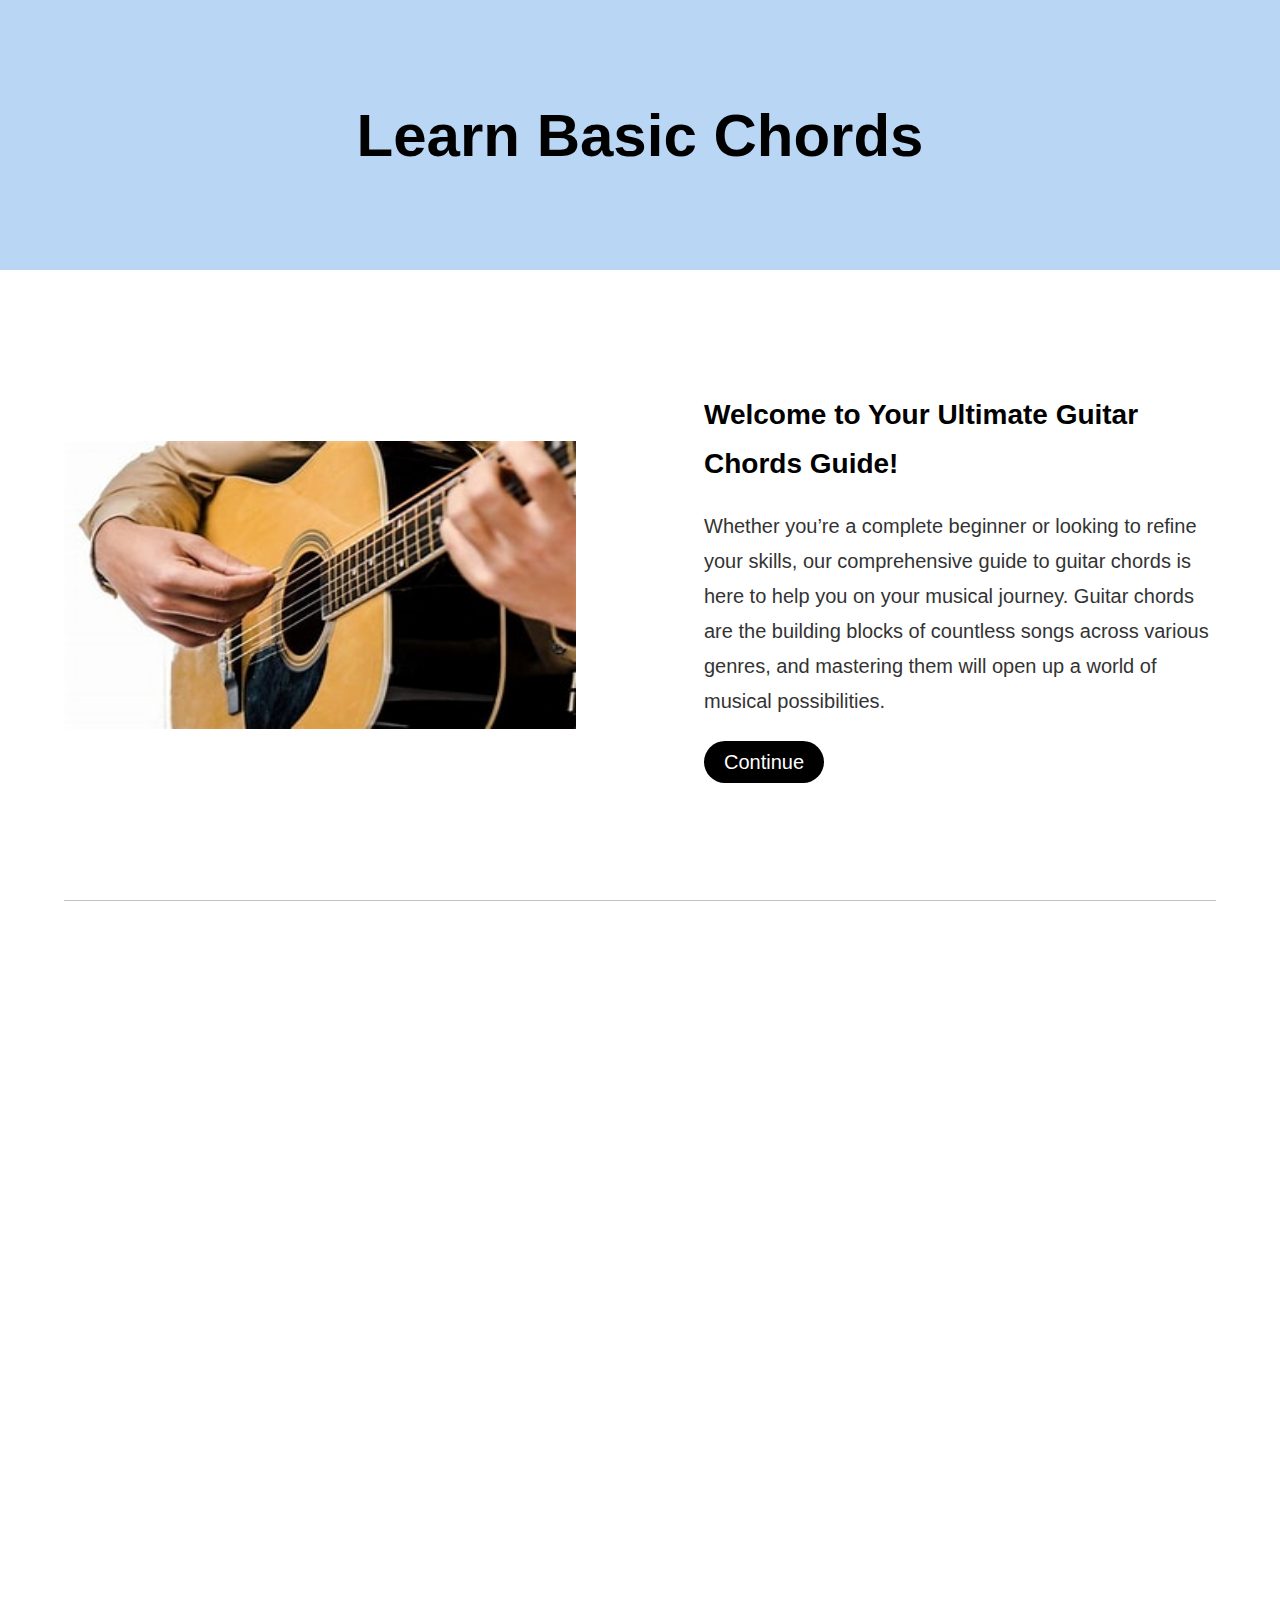
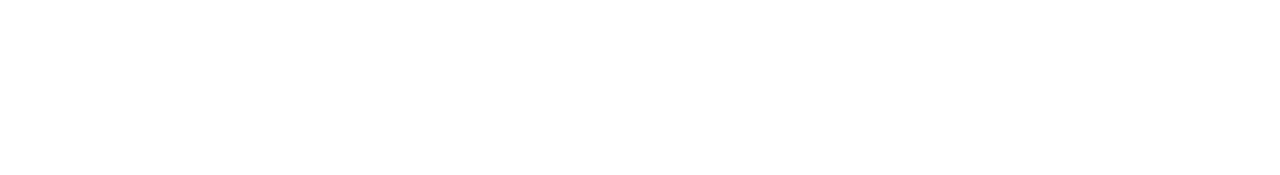
==== chord.html @ 6b3f41ae "Add files via upload" ====
<!DOCTYPE html>
<!DOCTYPE html>
<html>
<head>
	<title>Guitar Chords</title>
	<link rel="stylesheet" type="text/css" href="chord.css">
</head>
<body>
	<div class="header">
		<h1>Learn Basic Chords</h1>
	</div>
	<div class="hero">
		<img src="strum.png">
		<div class="hero-content">
			<h2>Welcome to Your Ultimate Guitar Chords Guide!</h2>
			<p>Whether you’re a complete beginner or looking to refine your skills, our comprehensive guide to guitar chords is here to help you on your musical journey. Guitar chords are the building blocks of countless songs across various genres, and mastering them will open up a world of musical possibilities.</p>
			<a href="#" id="continue">Continue</a>
		</div>
	</div>
	<!----------------------------------------------------------------------------------------------------------------->
	<div class="chords">
		
	</div>
</body>
</html>
---- chord.css ----
*{
	margin: 0;
	padding: 0;
	font-family: sans-serif;
}

.header{
	width: 100vw;
	height: 30vh;
	background: #BAD6F5;
	display: flex;
	align-items: center;
	justify-content: center;
}
.header h1{
	font-size: 60px;
}
.hero{
	width: 90vw;
	height: 70vh;
	display: flex;
	align-items: center;
	justify-content: center;
	margin: auto;
	gap:8em;
	border-bottom: 1px solid #9999;
}
.hero img{
	width: 40vw;
	aspect-ratio:16/9;
}
.hero-content{
	max-width: 40vw;
	line-height: 1.75;
}
.hero-content h2{
	font-size: 28px;
	margin-bottom: 4%
}
.hero-content p{
	font-size: 20px;
	color: #333;
	margin-bottom: 5%;
}
#continue{
	padding: 10px 20px;
	background: #000;
	border-radius: 30px;
	color: #fff;
	text-decoration: none;
	font-size: 20px;
	transition: .3s;
}
#continue:hover{
	opacity: .9;
}

/*-------------------------------------CHORDS------------------------------------------------*/

.chords{
	width: 100vw;
	height: 90vh;
	margin: auto;
	margin-top: 5%;
}
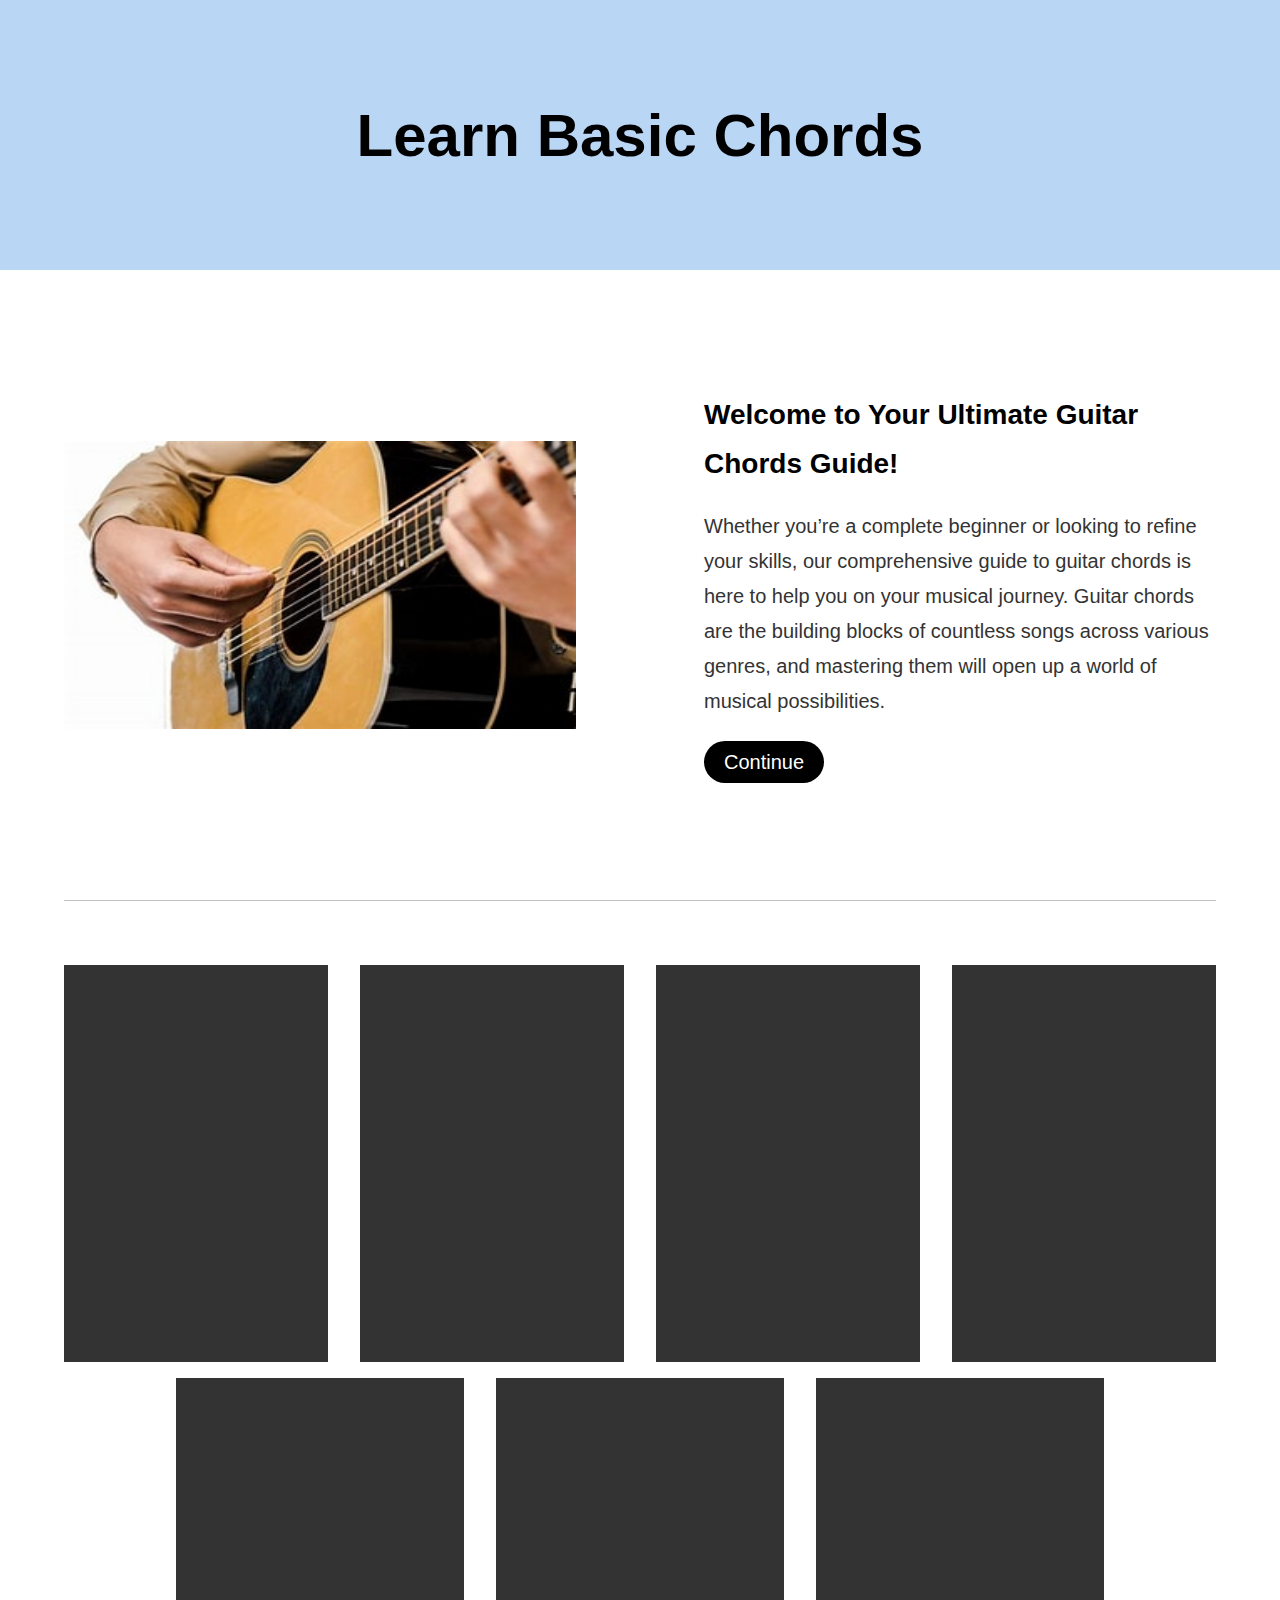
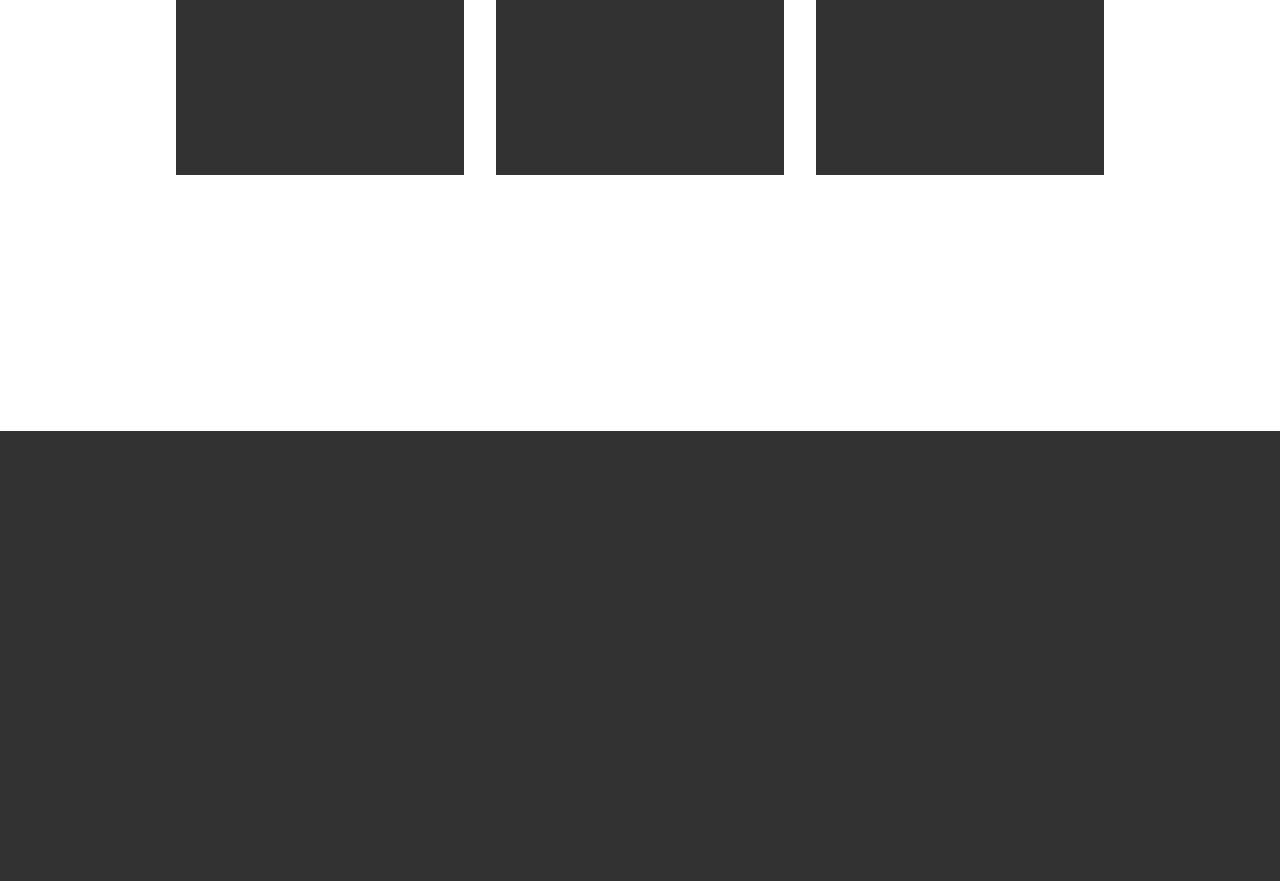
==== commit ac6bfb15: "Add files via upload" ====
--- a/chord.html
+++ b/chord.html
@@ -19,7 +19,35 @@
 	</div>
 	<!----------------------------------------------------------------------------------------------------------------->
 	<div class="chords">
+		<div class="chord-groups">
+			<div class="chord-container">
+				
+			</div>
+			<div class="chord-container">
+				
+			</div>
+			<div class="chord-container">
+				
+			</div>
+			<div class="chord-container">
+				
+			</div>
+		</div>
+		<div class="chord-groups">
+			<div class="chord-container">
+				
+			</div>
+			<div class="chord-container">
+				
+			</div>
+			<div class="chord-container">
+				
+			</div>
+		</div>
+	</div>
+<!----------------------------------------------FOOTER--------------------------------------------------------->
+	<footer>
 		
-	</div>
+	</footer>
 </body>
 </html>--- a/chord.css
+++ b/chord.css
@@ -58,8 +58,37 @@
 /*-------------------------------------CHORDS------------------------------------------------*/
 
 .chords{
-	width: 100vw;
+	width: 90vw;
 	height: 90vh;
 	margin: auto;
 	margin-top: 5%;
+	display: flex;
+	flex-direction: column;
+	gap:1em;
+}
+.chord-groups{
+	width: 100%;
+	height: 45vh;
+	display: flex;
+	justify-content: center;
+	gap:2em;
+}
+.chord-groups .chord-container{
+	width: 25%;
+	height: 100%;
+	background: #333;
+
+}
+
+
+
+
+
+
+/*----------------------------------------FOOTER------------------------------------------------*/
+footer{
+	width: 100vw;
+	height: 50vh;
+	background: #333;
+	margin-top: 20%;
 }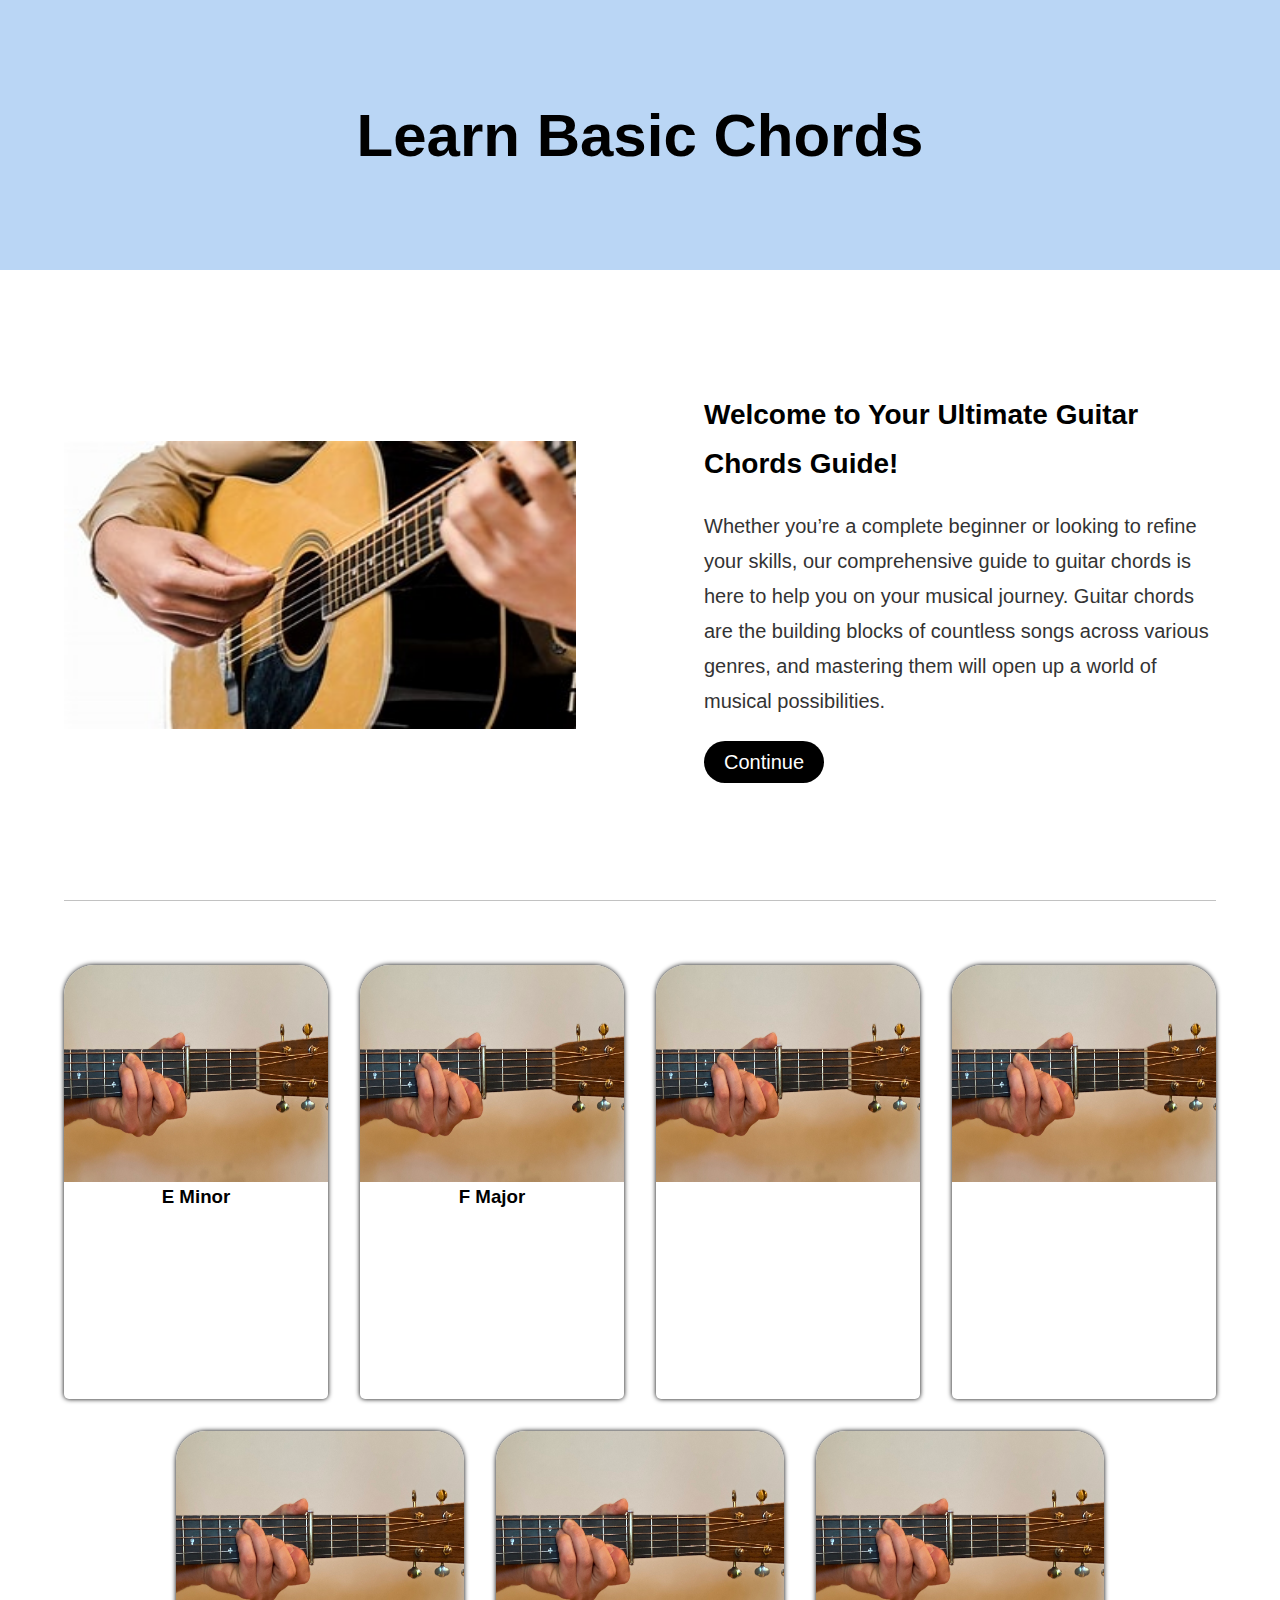
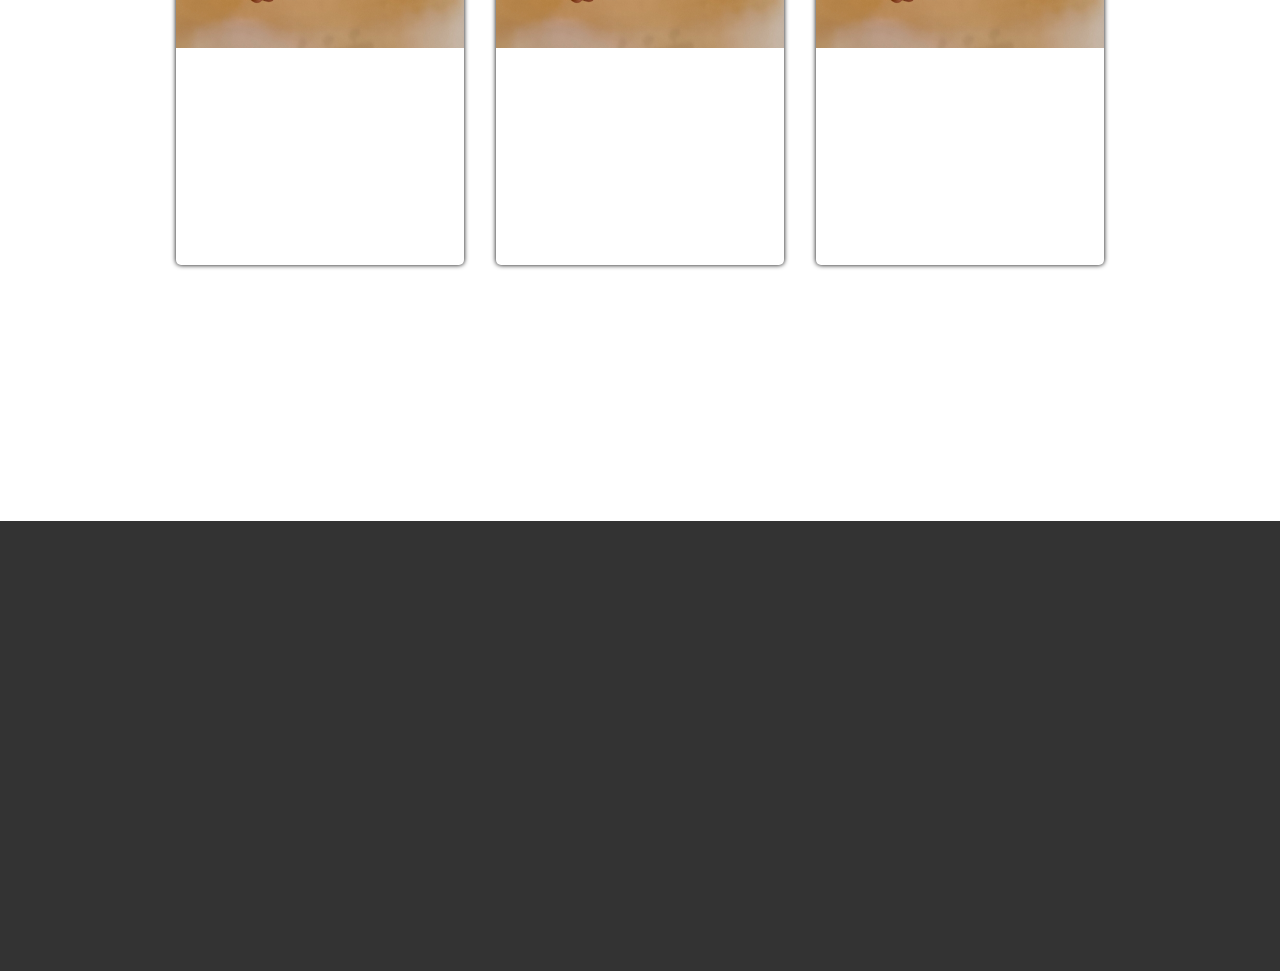
==== commit 0b7dd89a: "Add files via upload" ====
--- a/chord.html
+++ b/chord.html
@@ -21,27 +21,30 @@
 	<div class="chords">
 		<div class="chord-groups">
 			<div class="chord-container">
-				
+				<img src="f.jpg">
+				<h3>E Minor</h3>
 			</div>
 			<div class="chord-container">
-				
+				<img src="f.jpg">
+				<h3>F Major</h3>
+
 			</div>
 			<div class="chord-container">
-				
+				<img src="f.jpg">
 			</div>
 			<div class="chord-container">
-				
+				<img src="f.jpg">
 			</div>
 		</div>
 		<div class="chord-groups">
 			<div class="chord-container">
-				
+				<img src="f.jpg">
 			</div>
 			<div class="chord-container">
-				
+				<img src="f.jpg">
 			</div>
 			<div class="chord-container">
-				
+				<img src="f.jpg">
 			</div>
 		</div>
 	</div>
--- a/chord.css
+++ b/chord.css
@@ -59,16 +59,16 @@
 
 .chords{
 	width: 90vw;
-	height: 90vh;
+	height: 100vh;
 	margin: auto;
 	margin-top: 5%;
 	display: flex;
 	flex-direction: column;
-	gap:1em;
+	gap:2em;
 }
 .chord-groups{
 	width: 100%;
-	height: 45vh;
+	height: 60vh;
 	display: flex;
 	justify-content: center;
 	gap:2em;
@@ -76,10 +76,19 @@
 .chord-groups .chord-container{
 	width: 25%;
 	height: 100%;
-	background: #333;
-
+	background: #fff;
+	border-radius: 5px;
+	border-top-right-radius: 30px;
+	border-top-left-radius: 30px;
+	box-shadow: 0 0 5px black;
+	text-align: center;
 }
-
+.chord-groups .chord-container img{
+	width: 100%;
+	height: 50%;
+	border-top-right-radius: 30px;
+	border-top-left-radius: 30px;
+}
 
 
 
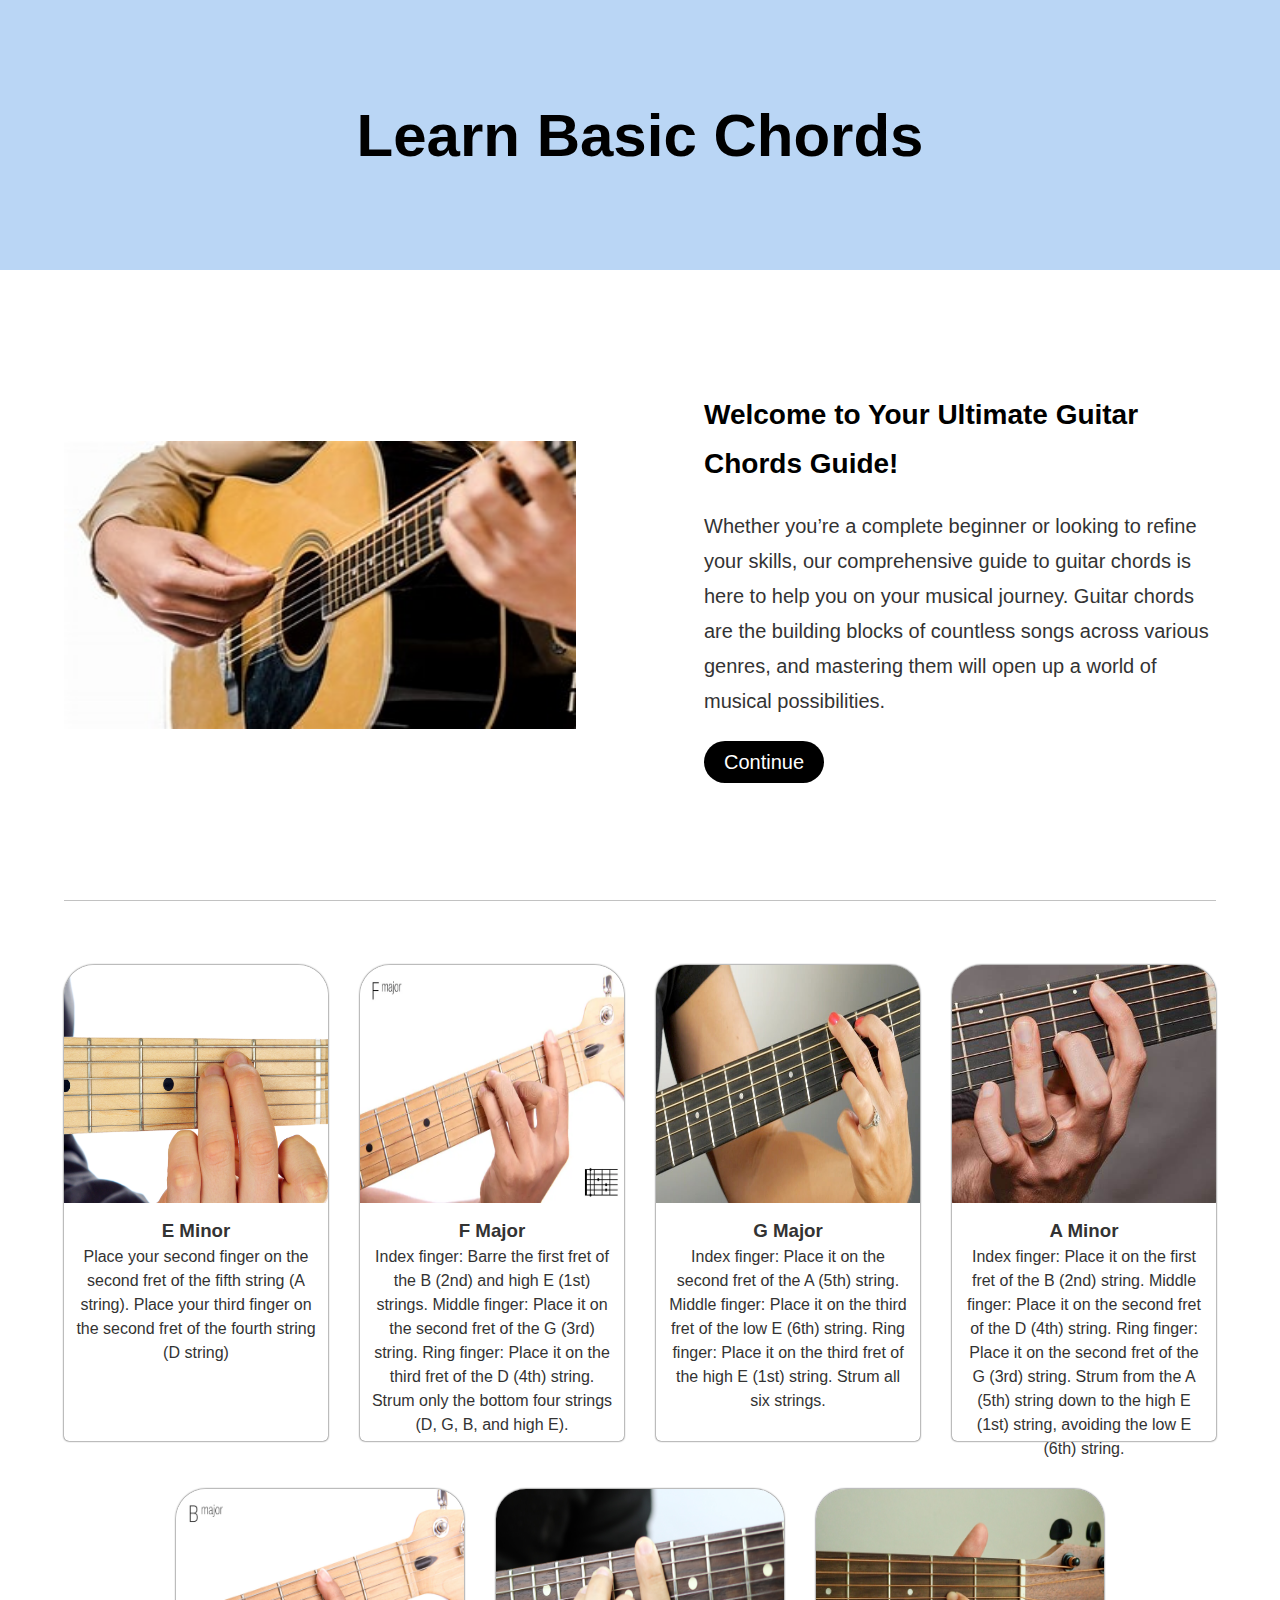
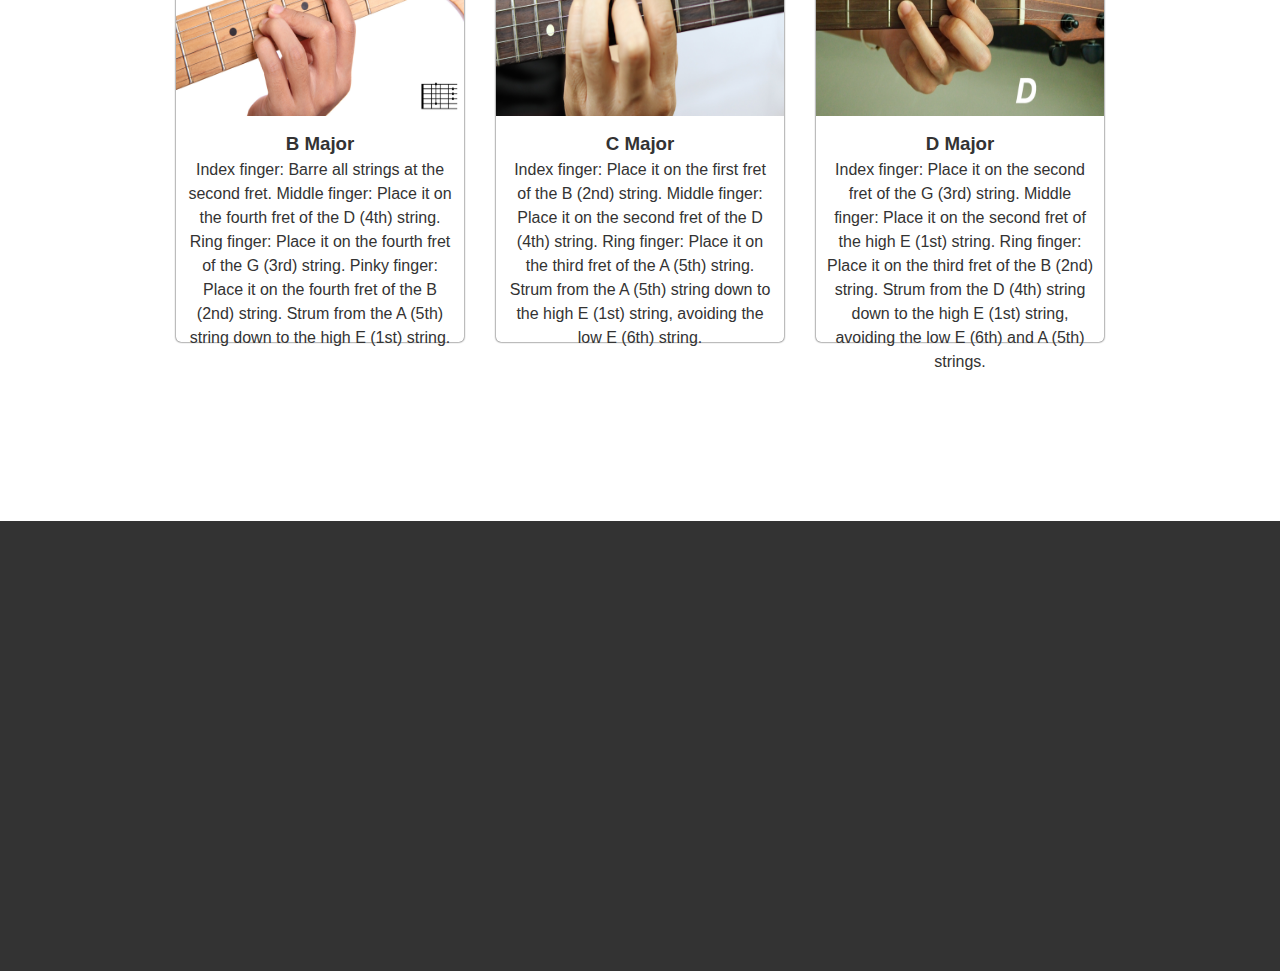
==== commit f88e7ad1: "Add files via upload" ====
--- a/chord.html
+++ b/chord.html
@@ -14,37 +14,89 @@
 		<div class="hero-content">
 			<h2>Welcome to Your Ultimate Guitar Chords Guide!</h2>
 			<p>Whether you’re a complete beginner or looking to refine your skills, our comprehensive guide to guitar chords is here to help you on your musical journey. Guitar chords are the building blocks of countless songs across various genres, and mastering them will open up a world of musical possibilities.</p>
-			<a href="#" id="continue">Continue</a>
+			<a href="#chord-section" id="continue">Continue</a>
 		</div>
 	</div>
 	<!----------------------------------------------------------------------------------------------------------------->
-	<div class="chords">
+	<div class="chords" id="chord-section">
 		<div class="chord-groups">
 			<div class="chord-container">
-				<img src="f.jpg">
-				<h3>E Minor</h3>
+				<img src="e.png">
+					<div class="chord-text">
+						<h3>E Minor</h3>
+						<p>Place your second finger on the second fret of the fifth string (A string).
+						Place your third finger on the second fret of the fourth string (D string)</p>
+					</div>
 			</div>
 			<div class="chord-container">
 				<img src="f.jpg">
-				<h3>F Major</h3>
-
+					<div class="chord-text">
+						<h3>F Major</h3>
+						<p>Index finger: Barre the first fret of the B (2nd) and high E (1st) strings.
+							Middle finger: Place it on the second fret of the G (3rd) string.
+							Ring finger: Place it on the third fret of the D (4th) string.
+							Strum only the bottom four strings (D, G, B, and high E).</p>
+					</div>
 			</div>
+<!-------------------------------------F--------------------------------------------------------->
 			<div class="chord-container">
-				<img src="f.jpg">
+				<img src="g.png">
+				<div class="chord-text">
+						<h3>G Major</h3>
+						<p>Index finger: Place it on the second fret of the A (5th) string.
+Middle finger: Place it on the third fret of the low E (6th) string.
+Ring finger: Place it on the third fret of the high E (1st) string.
+Strum all six strings.</p>
+					</div>
 			</div>
+<!-------------------------------------A--------------------------------------------------------->
 			<div class="chord-container">
-				<img src="f.jpg">
+				<img src="a.png">
+				<div class="chord-text">
+						<h3>A Minor</h3>
+						<p>Index finger: Place it on the first fret of the B (2nd) string.
+Middle finger: Place it on the second fret of the D (4th) string.
+Ring finger: Place it on the second fret of the G (3rd) string.
+Strum from the A (5th) string down to the high E (1st) string, avoiding the low E (6th) string.</p>
+					</div>
 			</div>
 		</div>
+<!-------------------------------------B-------------------------------------------------------->
 		<div class="chord-groups">
 			<div class="chord-container">
-				<img src="f.jpg">
+				<img src="b.png">
+				<div class="chord-text">
+						<h3>B Major</h3>
+						<p>Index finger: Barre all strings at the second fret.
+Middle finger: Place it on the fourth fret of the D (4th) string.
+Ring finger: Place it on the fourth fret of the G (3rd) string.
+Pinky finger: Place it on the fourth fret of the B (2nd) string.
+Strum from the A (5th) string down to the high E (1st) string.</p>
+					</div>
 			</div>
+<!-------------------------------------C--------------------------------------------------------->
+
 			<div class="chord-container">
-				<img src="f.jpg">
+				<img src="c.pnj.jpg">
+				<div class="chord-text">
+						<h3>C Major</h3>
+						<p>Index finger: Place it on the first fret of the B (2nd) string.
+Middle finger: Place it on the second fret of the D (4th) string.
+Ring finger: Place it on the third fret of the A (5th) string.
+Strum from the A (5th) string down to the high E (1st) string, avoiding the low E (6th) string.</p>
+					</div>
 			</div>
+<!-------------------------------------D--------------------------------------------------------->
+
 			<div class="chord-container">
-				<img src="f.jpg">
+				<img src="d.png">
+				<div class="chord-text">
+						<h3>D Major</h3>
+						<p>Index finger: Place it on the second fret of the G (3rd) string.
+Middle finger: Place it on the second fret of the high E (1st) string.
+Ring finger: Place it on the third fret of the B (2nd) string.
+Strum from the D (4th) string down to the high E (1st) string, avoiding the low E (6th) and A (5th) strings.</p>
+					</div>
 			</div>
 		</div>
 	</div>
--- a/chord.css
+++ b/chord.css
@@ -4,6 +4,10 @@
 	font-family: sans-serif;
 }
 
+html{
+	scroll-behavior: smooth;
+	scroll-padding:15vh;
+}
 .header{
 	width: 100vw;
 	height: 30vh;
@@ -64,7 +68,7 @@
 	margin-top: 5%;
 	display: flex;
 	flex-direction: column;
-	gap:2em;
+	gap:3em;
 }
 .chord-groups{
 	width: 100%;
@@ -80,8 +84,10 @@
 	border-radius: 5px;
 	border-top-right-radius: 30px;
 	border-top-left-radius: 30px;
-	box-shadow: 0 0 5px black;
+	box-shadow: 0 0 2px black;
 	text-align: center;
+	transition: .3s;
+	cursor: pointer;
 }
 .chord-groups .chord-container img{
 	width: 100%;
@@ -89,9 +95,15 @@
 	border-top-right-radius: 30px;
 	border-top-left-radius: 30px;
 }
+.chord-container .chord-text{
+	padding: 10px;
+	line-height: 1.5;
+	color: #333;
+}
 
-
-
+.chord-container:hover{
+	transform: translateY(-20px);
+}
 
 
 /*----------------------------------------FOOTER------------------------------------------------*/
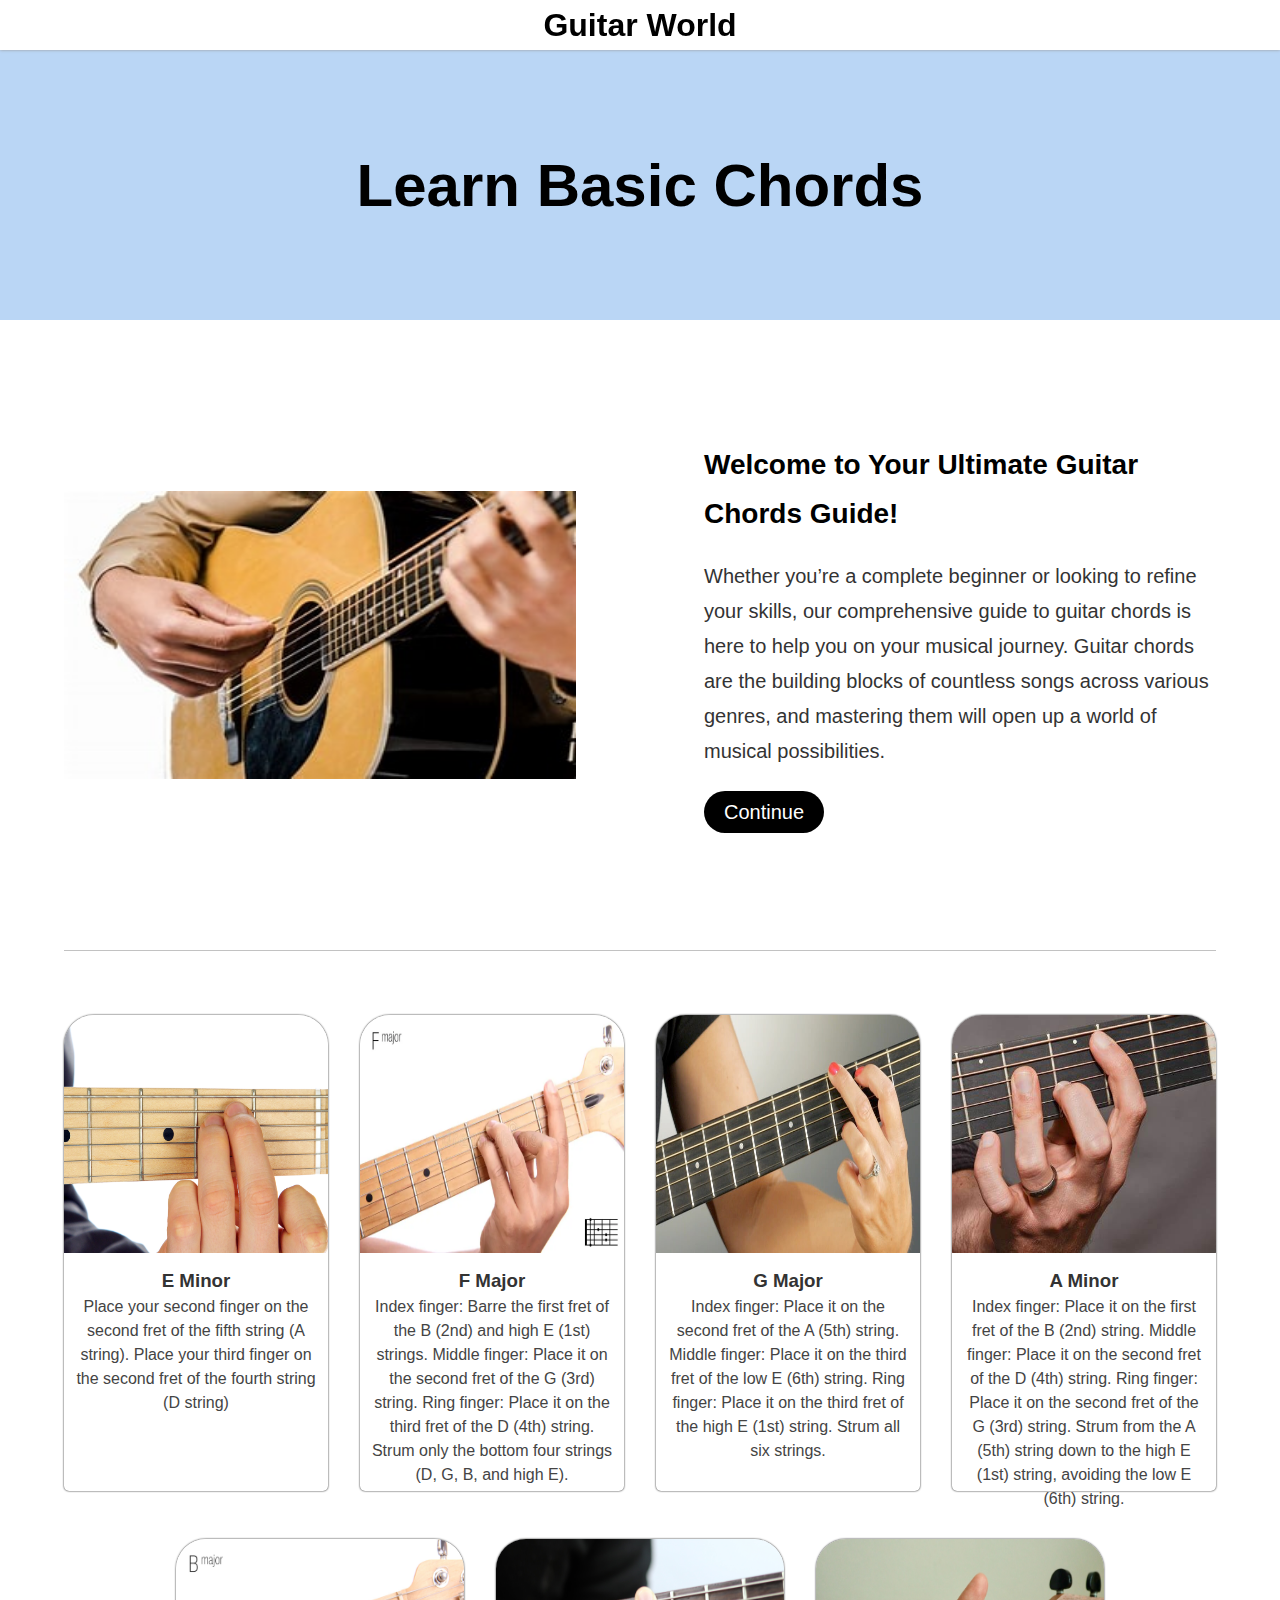
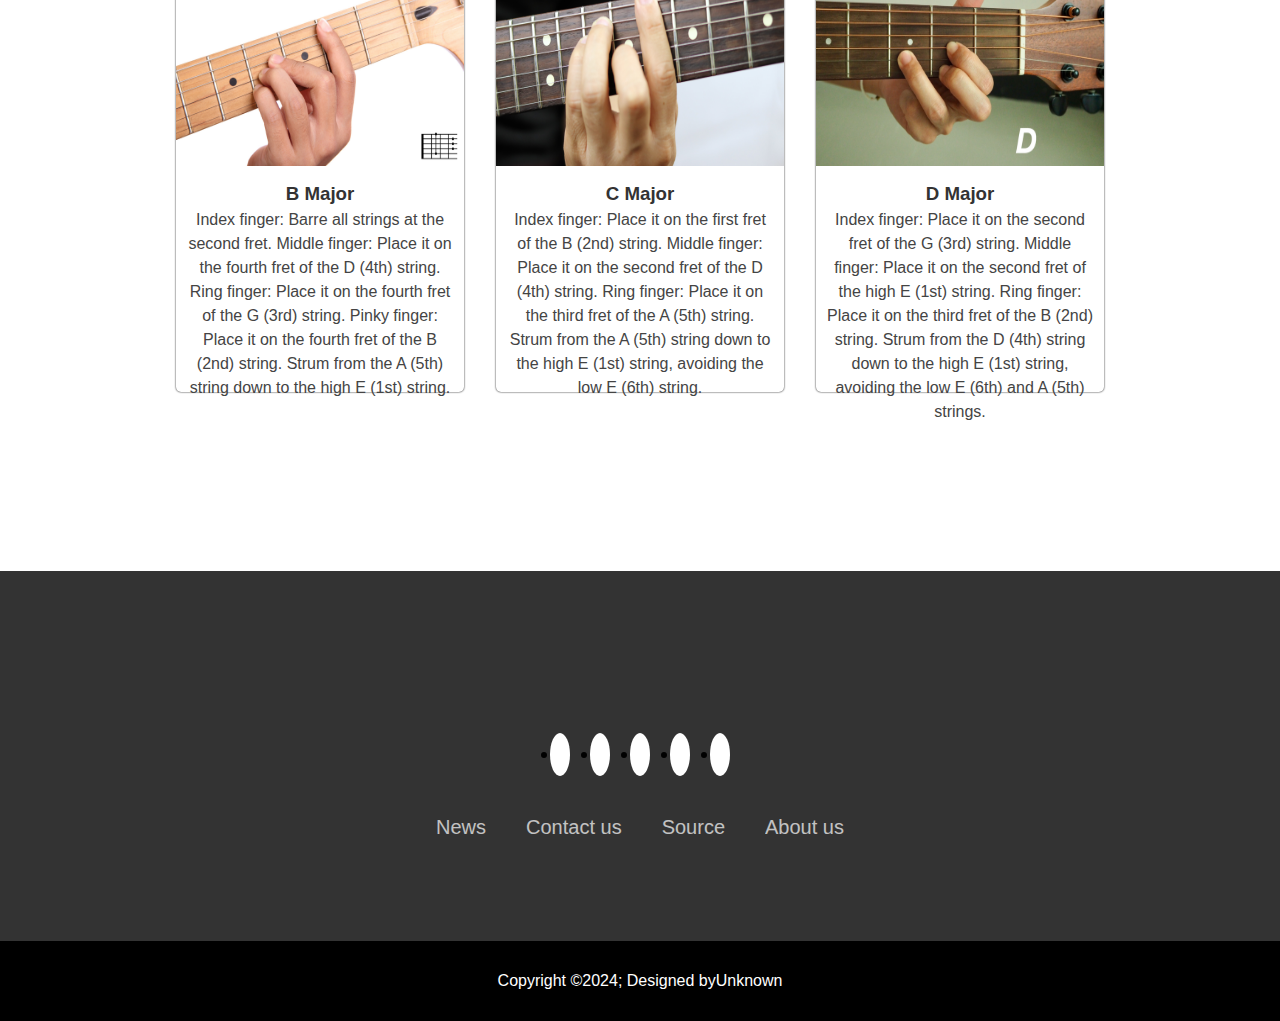
==== commit 7769f8e5: "Add files via upload" ====
--- a/chord.html
+++ b/chord.html
@@ -4,8 +4,12 @@
 <head>
 	<title>Guitar Chords</title>
 	<link rel="stylesheet" type="text/css" href="chord.css">
+	 <link rel="stylesheet" href="https://cdnjs.cloudflare.com/ajax/libs/font-awesome/6.6.0/css/all.min.css" integrity="sha512-Kc323vGBEqzTmouAECnVceyQqyqdsSiqLQISBL29aUW4U/M7pSPA/gEUZQqv1cwx4OnYxTxve5UMg5GT6L4JJg==" crossorigin="anonymous" referrerpolicy="no-referrer" />
 </head>
 <body>
+	<div class="top">
+		<h1>Guitar World</h1>
+	</div>
 	<div class="header">
 		<h1>Learn Basic Chords</h1>
 	</div>
@@ -101,8 +105,26 @@
 		</div>
 	</div>
 <!----------------------------------------------FOOTER--------------------------------------------------------->
-	<footer>
-		
-	</footer>
+	  <footer>
+        <div class="footer-social-icons">
+                <a href=""><li class="fa-brands fa-facebook"></li></a>
+                <a href=""><li class="fa-brands fa-twitter"></li></a>
+                <a href=""><li class="fa-brands fa-instagram"></li></a>
+                <a href=""><li class="fa-brands fa-google"></li></a>
+                <a href=""><li class="fa-brands fa-discord"></li></a>
+        </div>
+        <div class="footernav">
+            <ul>
+            <li><a href="#">News</a></li>
+            <li><a href="#">Contact us</a></li>
+            <li><a href="#">Source</a></li>
+            <li><a href="#">About us</a></li>
+            </ul>
+        </div>
+        <div class="footerbtn">
+            <p style="color:white;">Copyright &copy;2024; Designed by<span>Unknown</span></p>
+        </div>
+    </footer>
+  
 </body>
 </html>--- a/chord.css
+++ b/chord.css
@@ -8,12 +8,25 @@
 	scroll-behavior: smooth;
 	scroll-padding:15vh;
 }
+.top{
+	width: 100vw;
+	height: 50px;
+	background: #fff;
+	box-shadow: 0 0 3px #999;
+	display: flex;
+	align-items: center;
+	justify-content: center;
+	position: fixed;
+	top: 0;
+	z-index: 999;
+}
 .header{
 	width: 100vw;
 	height: 30vh;
 	background: #BAD6F5;
 	display: flex;
 	align-items: center;
+	margin-top: 50px;
 	justify-content: center;
 }
 .header h1{
@@ -101,6 +114,11 @@
 	color: #333;
 }
 
+.chord-text p{
+	text-align: center;
+	color: #444;
+}
+
 .chord-container:hover{
 	transform: translateY(-20px);
 }
@@ -112,4 +130,65 @@
 	height: 50vh;
 	background: #333;
 	margin-top: 20%;
-}+	display: flex;
+    flex-direction: column;
+    align-items: center;
+    justify-content: center;
+    position: relative;
+}
+.footer-social-icons{
+    display: flex;
+    align-items: center;
+    justify-content: center;
+}
+.footer-social-icons a{
+    text-decoration: none;
+    padding: 10px;
+    background-color: white;
+    margin: 10px;
+    border-radius: 50%;
+    color: black;
+    font-size: 20px;
+    transition: .3s;
+}
+
+.footer-social-icons a:hover{
+    color: white;
+    background-color: #333;
+}
+.footernav{
+    margin: 30px 0;
+}
+.footernav ul{
+    display: flex;
+    justify-content: center;
+    padding: 0;
+    margin: 0;
+    list-style: none;
+}
+.footernav a{
+    color: white;
+    opacity: 0.7;
+    text-decoration: none;
+    padding: 0 20px;
+    font-size: 20px;
+}
+.footernav a:hover{
+    color: white;
+    opacity: 1;
+    transition: .3s;
+    text-shadow: 0 0 2px white;
+}
+/*-------------------------------FOOTER BTN---------------------------------------------------*/
+.footerbtn{
+    width: 100vw;
+    height: 80px;
+    background-color: #000000;
+    display: flex;
+    align-items: center;
+    color: white;
+    justify-content: center;
+    position: absolute;
+    bottom: 0;
+}
+
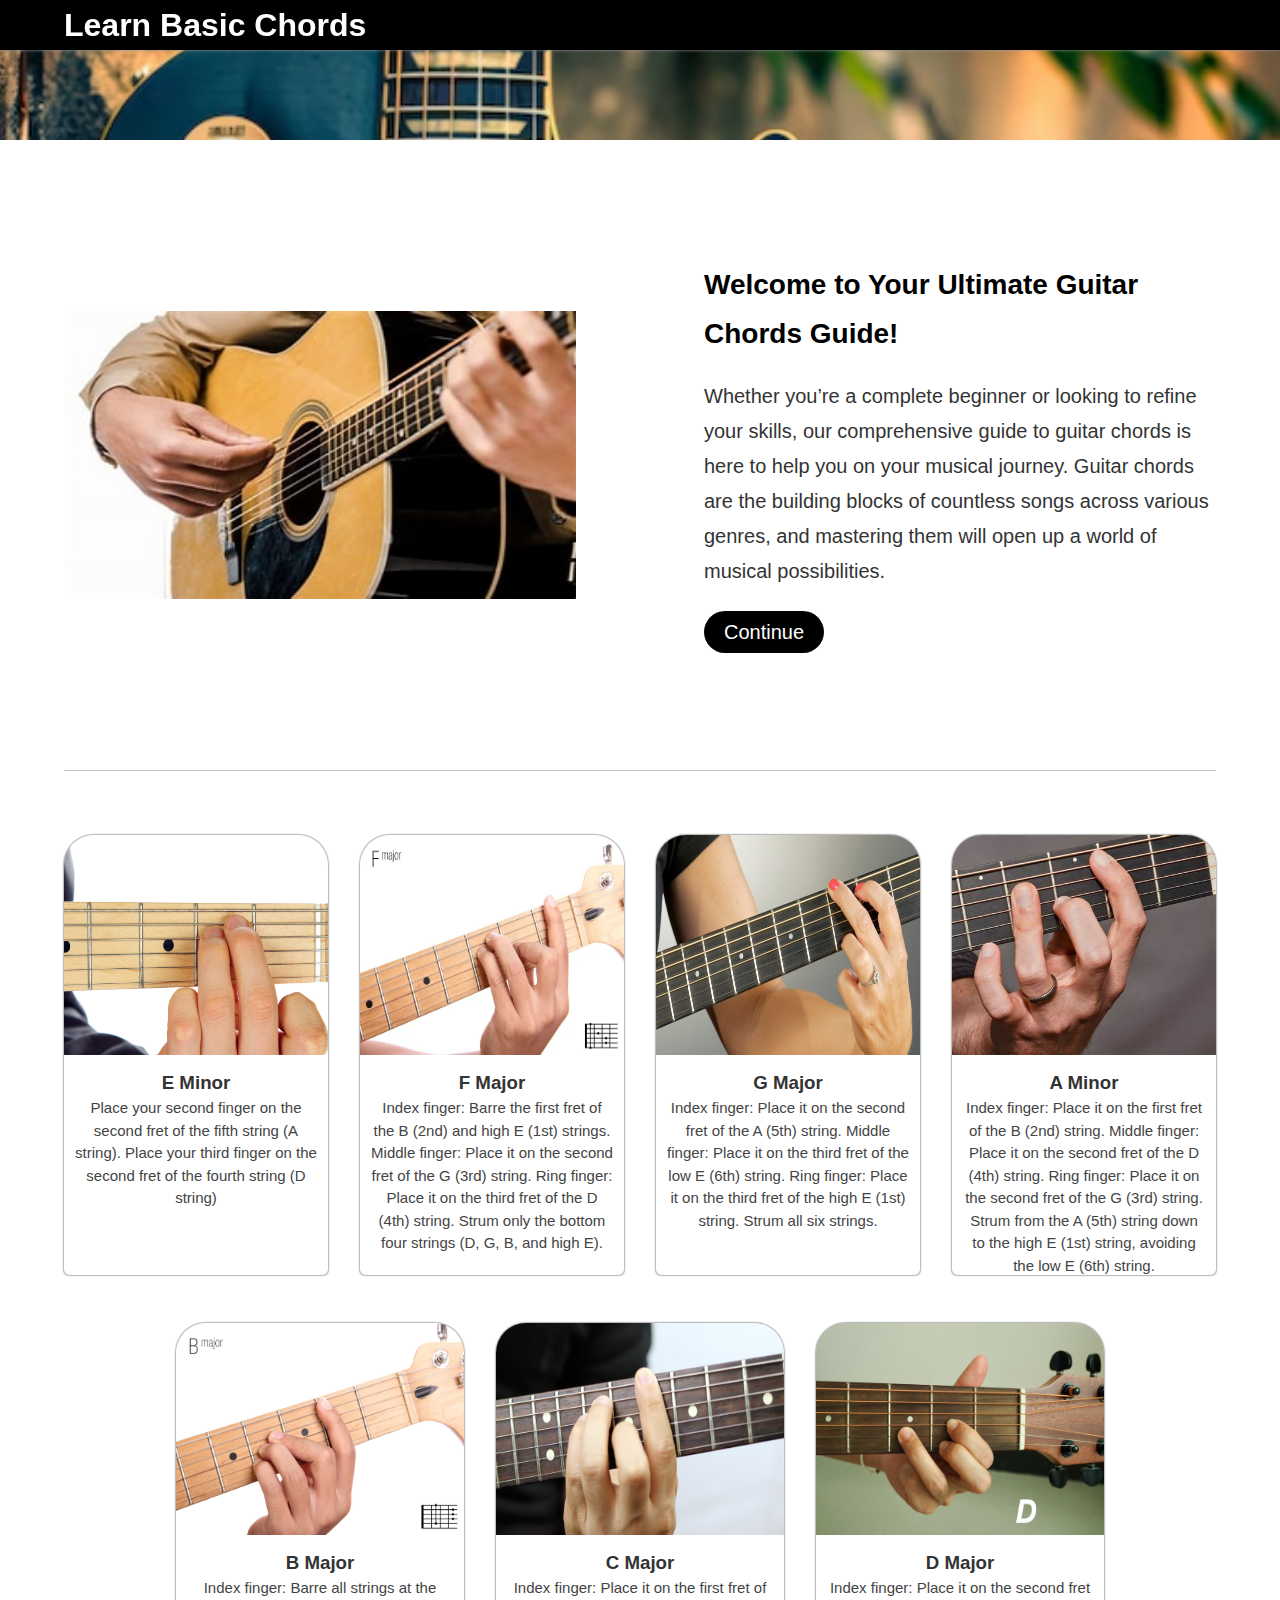
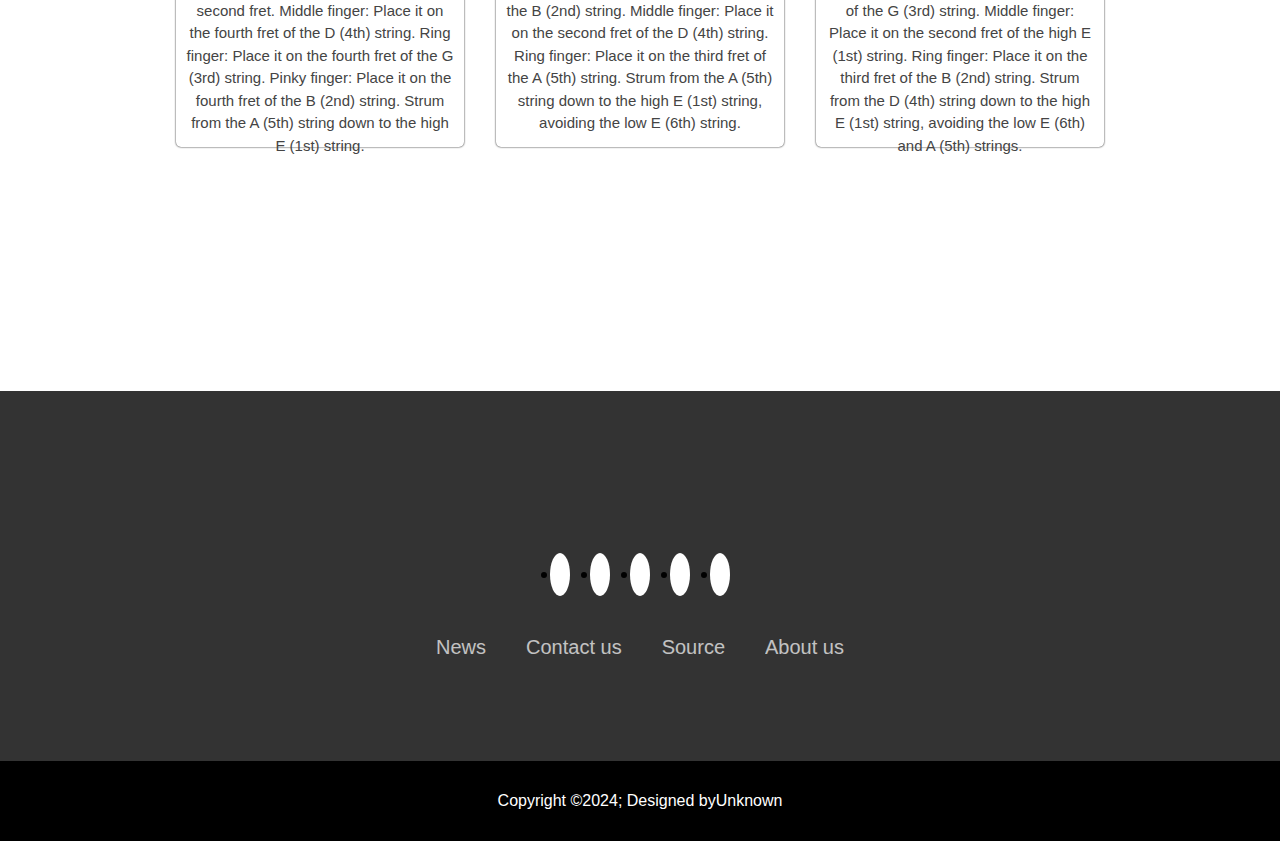
==== commit 4c7be443: "Add files via upload" ====
--- a/chord.html
+++ b/chord.html
@@ -8,11 +8,9 @@
 </head>
 <body>
 	<div class="top">
-		<h1>Guitar World</h1>
-	</div>
-	<div class="header">
 		<h1>Learn Basic Chords</h1>
 	</div>
+	<div class="header"></div>
 	<div class="hero">
 		<img src="strum.png">
 		<div class="hero-content">
--- a/chord.css
+++ b/chord.css
@@ -11,23 +11,30 @@
 .top{
 	width: 100vw;
 	height: 50px;
-	background: #fff;
+	background: #000000;
 	box-shadow: 0 0 3px #999;
 	display: flex;
 	align-items: center;
-	justify-content: center;
+	justify-content: left;
 	position: fixed;
 	top: 0;
 	z-index: 999;
+	color: white;
+}
+.top h1{
+	margin-left: 5%;
 }
 .header{
 	width: 100vw;
-	height: 30vh;
+	height:10vh;
 	background: #BAD6F5;
 	display: flex;
 	align-items: center;
 	margin-top: 50px;
 	justify-content: center;
+	background: url(guitar-background.avif)  no-repeat center center fixed;
+	background-size: cover;
+	backdrop-filter: blur(5px);
 }
 .header h1{
 	font-size: 60px;
@@ -117,11 +124,13 @@
 .chord-text p{
 	text-align: center;
 	color: #444;
+	font-size: 15px;
 }
 
 .chord-container:hover{
 	transform: translateY(-20px);
 }
+
 
 
 /*----------------------------------------FOOTER------------------------------------------------*/
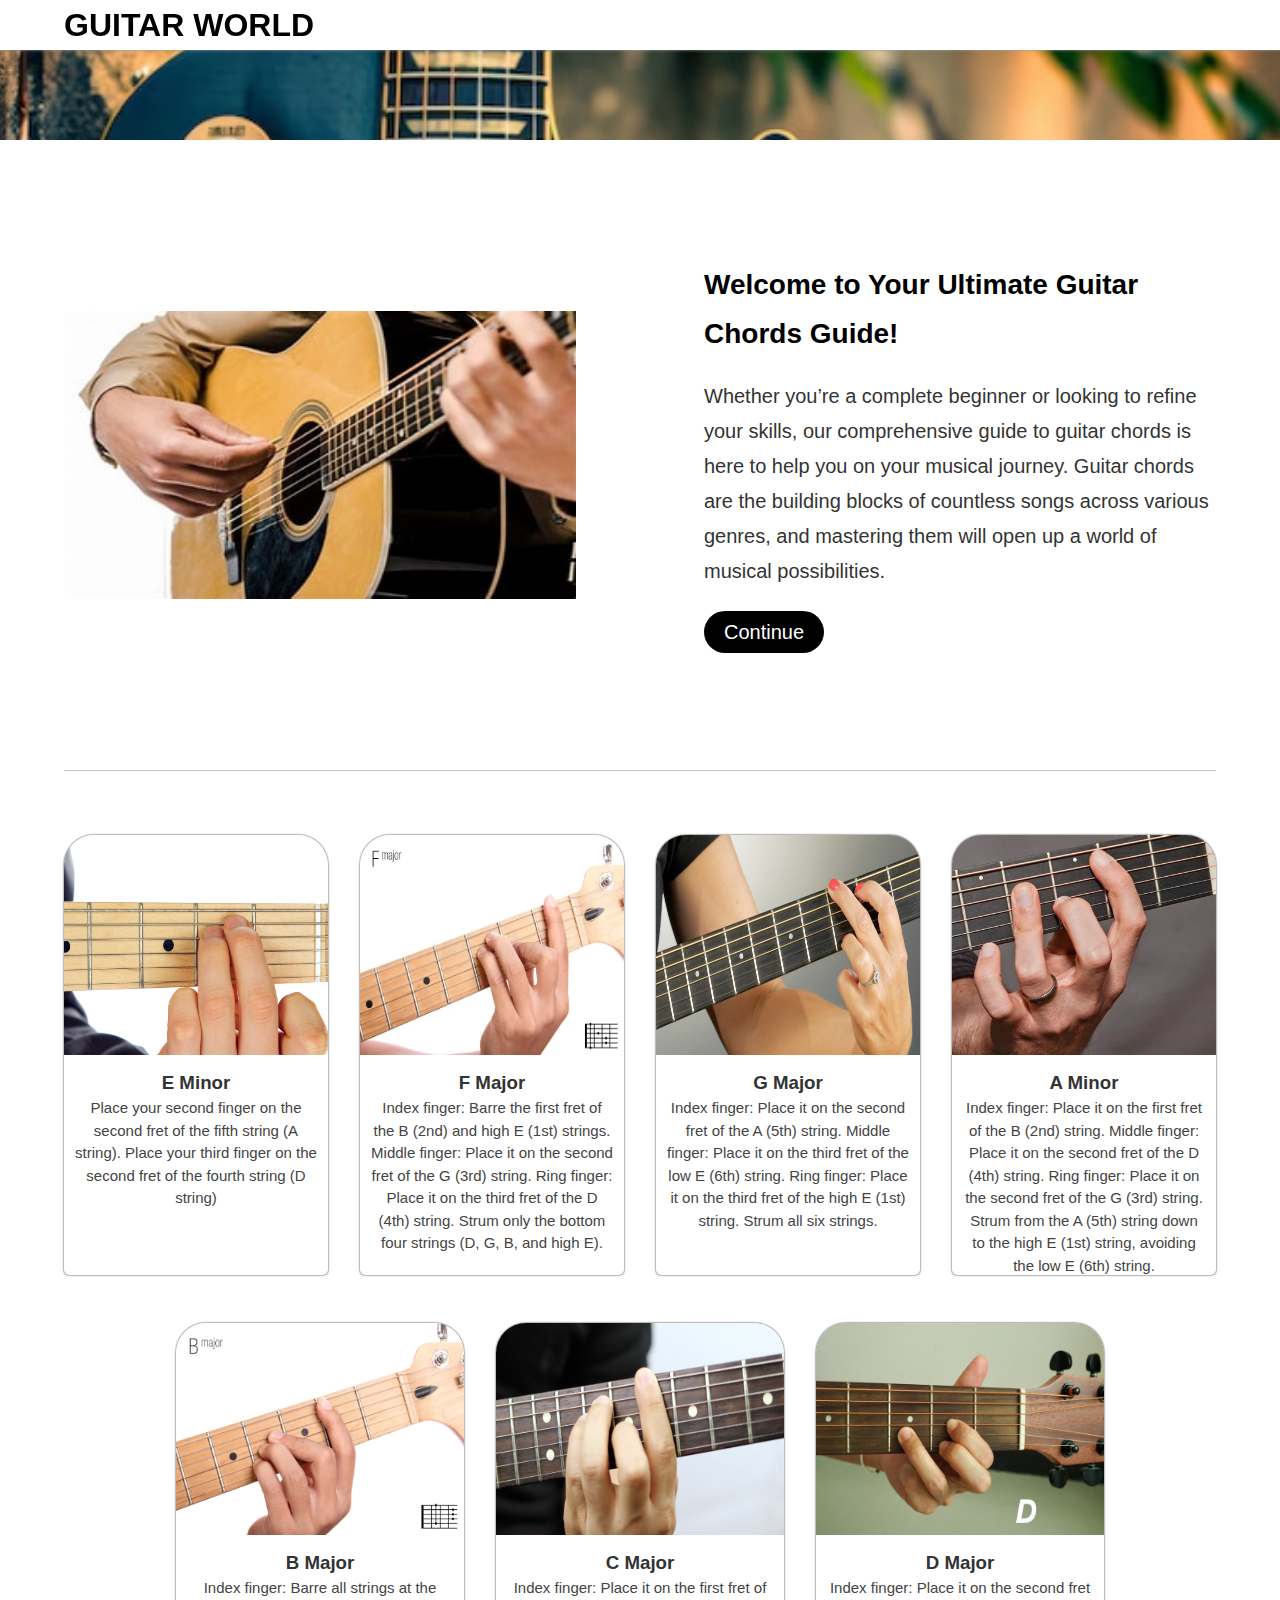
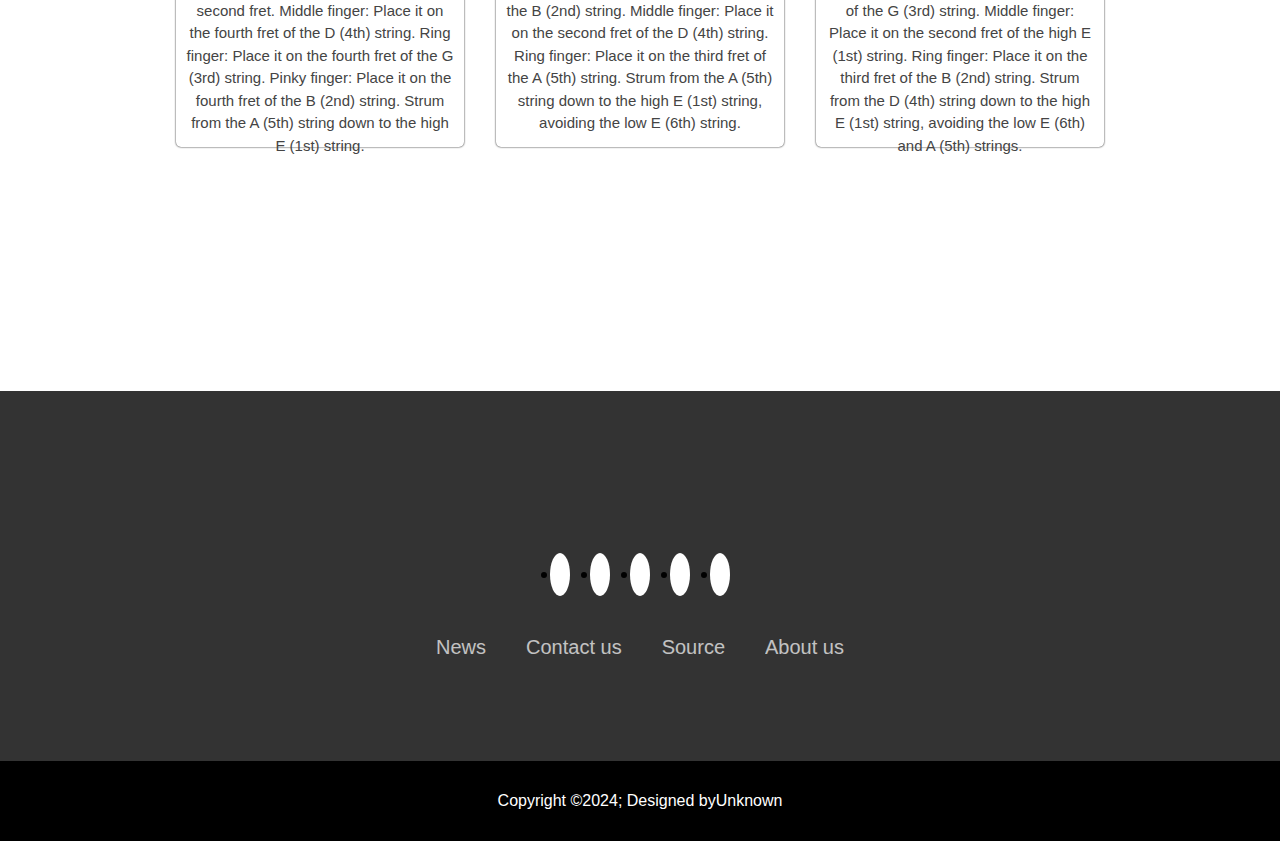
==== commit 60c2f7a6: "Add files via upload" ====
--- a/chord.html
+++ b/chord.html
@@ -8,7 +8,7 @@
 </head>
 <body>
 	<div class="top">
-		<h1>Learn Basic Chords</h1>
+		<h1>GUITAR WORLD</h1>
 	</div>
 	<div class="header"></div>
 	<div class="hero">
--- a/chord.css
+++ b/chord.css
@@ -11,7 +11,7 @@
 .top{
 	width: 100vw;
 	height: 50px;
-	background: #000000;
+	background: #fff;
 	box-shadow: 0 0 3px #999;
 	display: flex;
 	align-items: center;
@@ -19,7 +19,8 @@
 	position: fixed;
 	top: 0;
 	z-index: 999;
-	color: white;
+	color: black;
+	font-weight: 900;
 }
 .top h1{
 	margin-left: 5%;
